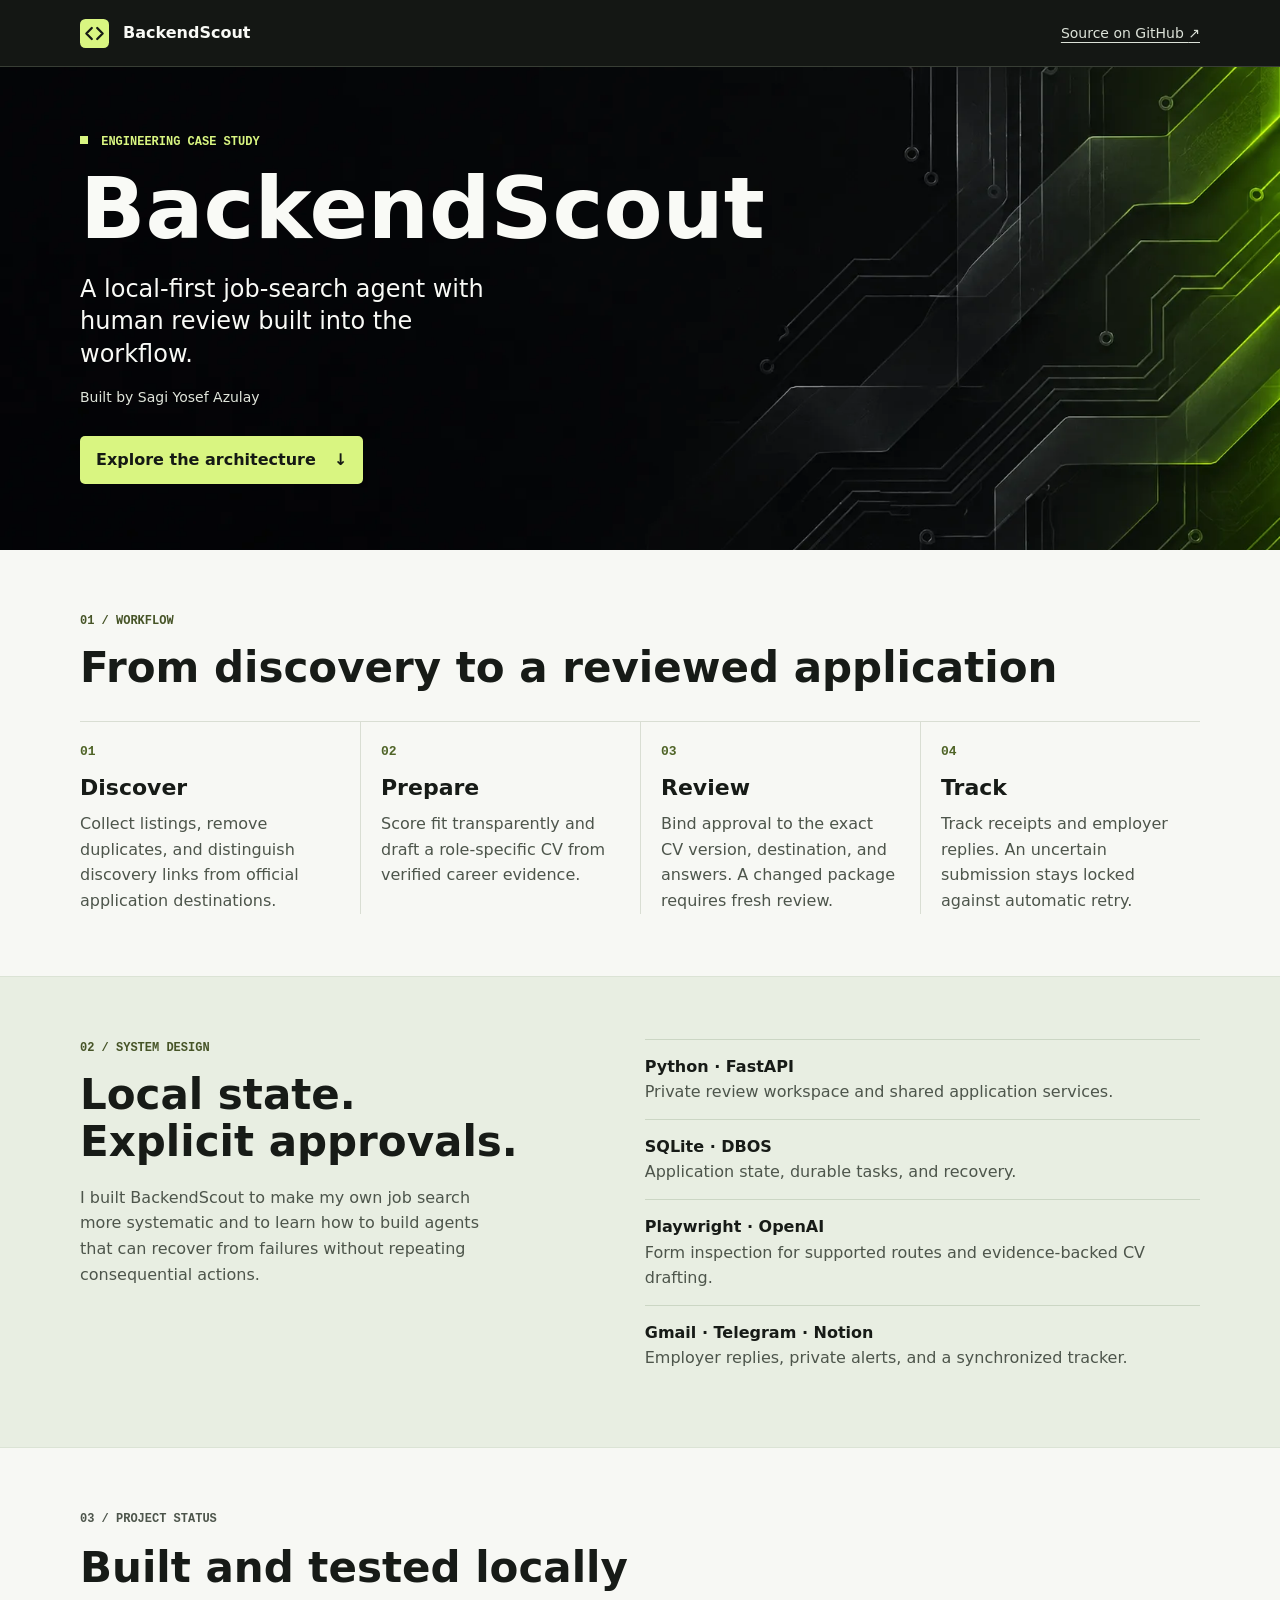
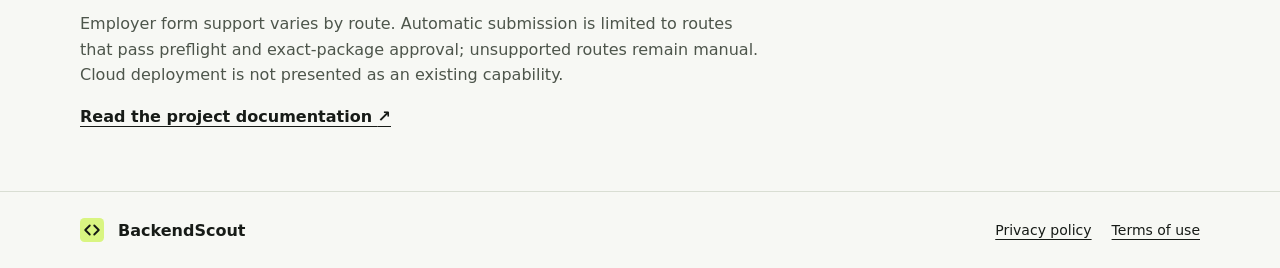
==== index.html @ abcea681 "Publish BackendScout case study and policy pages" ====
<!doctype html>
<html lang="en">
<head>
<meta charset="utf-8">
<meta name="viewport" content="width=device-width, initial-scale=1">
<meta name="description" content="BackendScout is Sagi Yosef Azulay’s local-first job-search agent, built around human review and durable workflows.">
<meta name="theme-color" content="#141714">
<title>BackendScout | Engineering Case Study</title>
<link rel="icon" href="mark.svg" type="image/svg+xml">
<link rel="stylesheet" href="style.css">
</head>
<body>
<header class="top"><nav class="wrap" aria-label="Main navigation"><a class="brand" href="./"><img src="mark.svg" alt="" width="29" height="29">BackendScout</a><a class="source" href="https://github.com/sagir567/BackendScout">Source on GitHub <span aria-hidden="true">↗</span></a></nav></header>
<main>
<section class="hero">
  <div class="wrap">
    <p class="eyebrow"><span class="signal"></span> ENGINEERING CASE STUDY</p>
    <h1>BackendScout</h1>
    <p class="lede">A local-first job-search agent with human review built into the workflow.</p>
    <p class="byline">Built by Sagi Yosef Azulay</p>
    <a class="cta" href="#architecture">Explore the architecture <span aria-hidden="true">↓</span></a>
  </div>
</section>
<section class="wrap section" id="architecture">
  <p class="eyebrow">01 / WORKFLOW</p>
  <h2>From discovery to a reviewed application</h2>
  <ol class="steps">
    <li><span>01</span><h3>Discover</h3><p>Collect listings, remove duplicates, and distinguish discovery links from official application destinations.</p></li>
    <li><span>02</span><h3>Prepare</h3><p>Score fit transparently and draft a role-specific CV from verified career evidence.</p></li>
    <li><span>03</span><h3>Review</h3><p>Bind approval to the exact CV version, destination, and answers. A changed package requires fresh review.</p></li>
    <li><span>04</span><h3>Track</h3><p>Track receipts and employer replies. An uncertain submission stays locked against automatic retry.</p></li>
  </ol>
</section>
<section class="system">
  <div class="wrap section system-grid">
    <div><p class="eyebrow">02 / SYSTEM DESIGN</p><h2>Local state.<br>Explicit approvals.</h2><p>I built BackendScout to make my own job search more systematic and to learn how to build agents that can recover from failures without repeating consequential actions.</p></div>
    <dl>
      <div><dt>Python · FastAPI</dt><dd>Private review workspace and shared application services.</dd></div>
      <div><dt>SQLite · DBOS</dt><dd>Application state, durable tasks, and recovery.</dd></div>
      <div><dt>Playwright · OpenAI</dt><dd>Form inspection for supported routes and evidence-backed CV drafting.</dd></div>
      <div><dt>Gmail · Telegram · Notion</dt><dd>Employer replies, private alerts, and a synchronized tracker.</dd></div>
    </dl>
  </div>
</section>
<section class="wrap section status"><p class="eyebrow">03 / PROJECT STATUS</p><h2>Built and tested locally</h2><p>Employer form support varies by route. Automatic submission is limited to routes that pass preflight and exact-package approval; unsupported routes remain manual. Cloud deployment is not presented as an existing capability.</p><a href="https://github.com/sagir567/BackendScout">Read the project documentation <span aria-hidden="true">↗</span></a></section>
</main>
<footer><div class="wrap foot"><a class="brand" href="./"><img src="mark.svg" alt="" width="24" height="24">BackendScout</a><nav aria-label="Site policies"><a href="privacy.html">Privacy policy</a><a href="terms.html">Terms of use</a></nav></div></footer>
</body>
</html>
---- style.css ----
:root{color-scheme:light;--ink:#171b17;--muted:#4d554b;--paper:#f7f8f4;--line:#d9ded3;--lime:#d9f581;--dark:#141714}
*{box-sizing:border-box}
body{margin:0;background:var(--paper);color:var(--ink);font:16px/1.6 system-ui,-apple-system,sans-serif}
a{color:inherit;text-underline-offset:4px}
a:focus-visible{outline:3px solid #68812d;outline-offset:5px}
.wrap{width:min(1120px,calc(100% - 56px));margin-inline:auto}
.top{background:var(--dark);color:#f9faf6;border-bottom:1px solid #383e35}
.top nav,.foot,.foot nav,.brand{display:flex;align-items:center;gap:14px}
.top nav,.foot{justify-content:space-between;min-height:66px}
.brand{font-weight:750;text-decoration:none}
.source{font-size:14px;color:#dce2d8}
.hero{color:#f9faf6;background:#141714 url('hero.webp') center right/cover no-repeat;min-height:450px;display:flex;align-items:center}
.hero .wrap{padding-block:66px}
.eyebrow{font:700 12px/1.5 ui-monospace,SFMono-Regular,monospace;color:#465427;margin:0 0 14px}
.hero .eyebrow{color:var(--lime)}
.signal{display:inline-block;width:8px;height:8px;background:var(--lime);margin-right:6px;vertical-align:1px}
h1,h2,h3,p{margin-top:0}
h1{font-size:86px;line-height:1.02;margin-bottom:20px}
h2{font-size:42px;line-height:1.12;margin-bottom:20px}
h3{font-size:22px;line-height:1.2;margin-bottom:10px}
.lede{max-width:440px;font-size:24px;line-height:1.35;margin-bottom:16px}
.byline{font-size:14px;color:#e0e5db;margin-bottom:28px}
.cta{display:inline-flex;gap:18px;align-items:center;background:var(--lime);color:#151914;border-radius:5px;padding:11px 16px;text-decoration:none;font-weight:730}
.cta:hover{background:#efffbf}
.section{padding-block:62px}
.steps{display:grid;grid-template-columns:repeat(4,minmax(0,1fr));list-style:none;margin:30px 0 0;padding:0;border-top:1px solid var(--line)}
.steps li{padding:22px 20px 0;border-left:1px solid var(--line)}
.steps li:first-child{padding-left:0;border-left:none}
.steps span{display:block;margin-bottom:16px;font:700 13px ui-monospace,SFMono-Regular,monospace;color:#4f6427}
.steps p,.system p:not(.eyebrow),dd,.status p{color:var(--muted);margin-bottom:0}
.system{background:#e8eee2;border-block:1px solid #dbe3d5}
.system-grid{display:grid;grid-template-columns:1fr 1.1fr;gap:60px}
.system-grid p{max-width:430px}
dl{margin:0}
dl div{padding:14px 0;border-top:1px solid #cbd6c4}
dt{font-weight:750}
dd{margin-inline-start:0}
.status p{max-width:690px;margin-bottom:16px}
.status a{font-weight:700}
footer{border-top:1px solid var(--line)}
.foot{min-height:76px;flex-wrap:wrap;padding-block:16px}
.foot nav{gap:20px;flex-wrap:wrap;font-size:14px}
.policy{max-width:780px;padding-block:64px}
.policy h1{font-size:60px}
.policy h2{font-size:25px;margin:32px 0 10px}
.policy p:not(.eyebrow){color:var(--muted)}
@media(max-width:850px){h1{font-size:68px}.steps{grid-template-columns:repeat(2,minmax(0,1fr))}.steps li{border-left:0;padding:20px 20px 14px 0;border-bottom:1px solid var(--line)}.system-grid{gap:30px}}
@media(max-width:570px){.wrap{width:calc(100% - 36px)}.hero{min-height:390px;background-position:center left}.hero .wrap{padding-block:54px}h1{font-size:48px}h2{font-size:32px}.lede{font-size:20px}.section,.policy{padding-block:44px}.system-grid{grid-template-columns:1fr}.steps{margin-top:22px}.steps li{padding-right:12px}.policy h1{font-size:45px}}
@media(max-width:340px){h1{font-size:40px}.source{font-size:12px}.top .brand{gap:7px}.steps{grid-template-columns:1fr}}
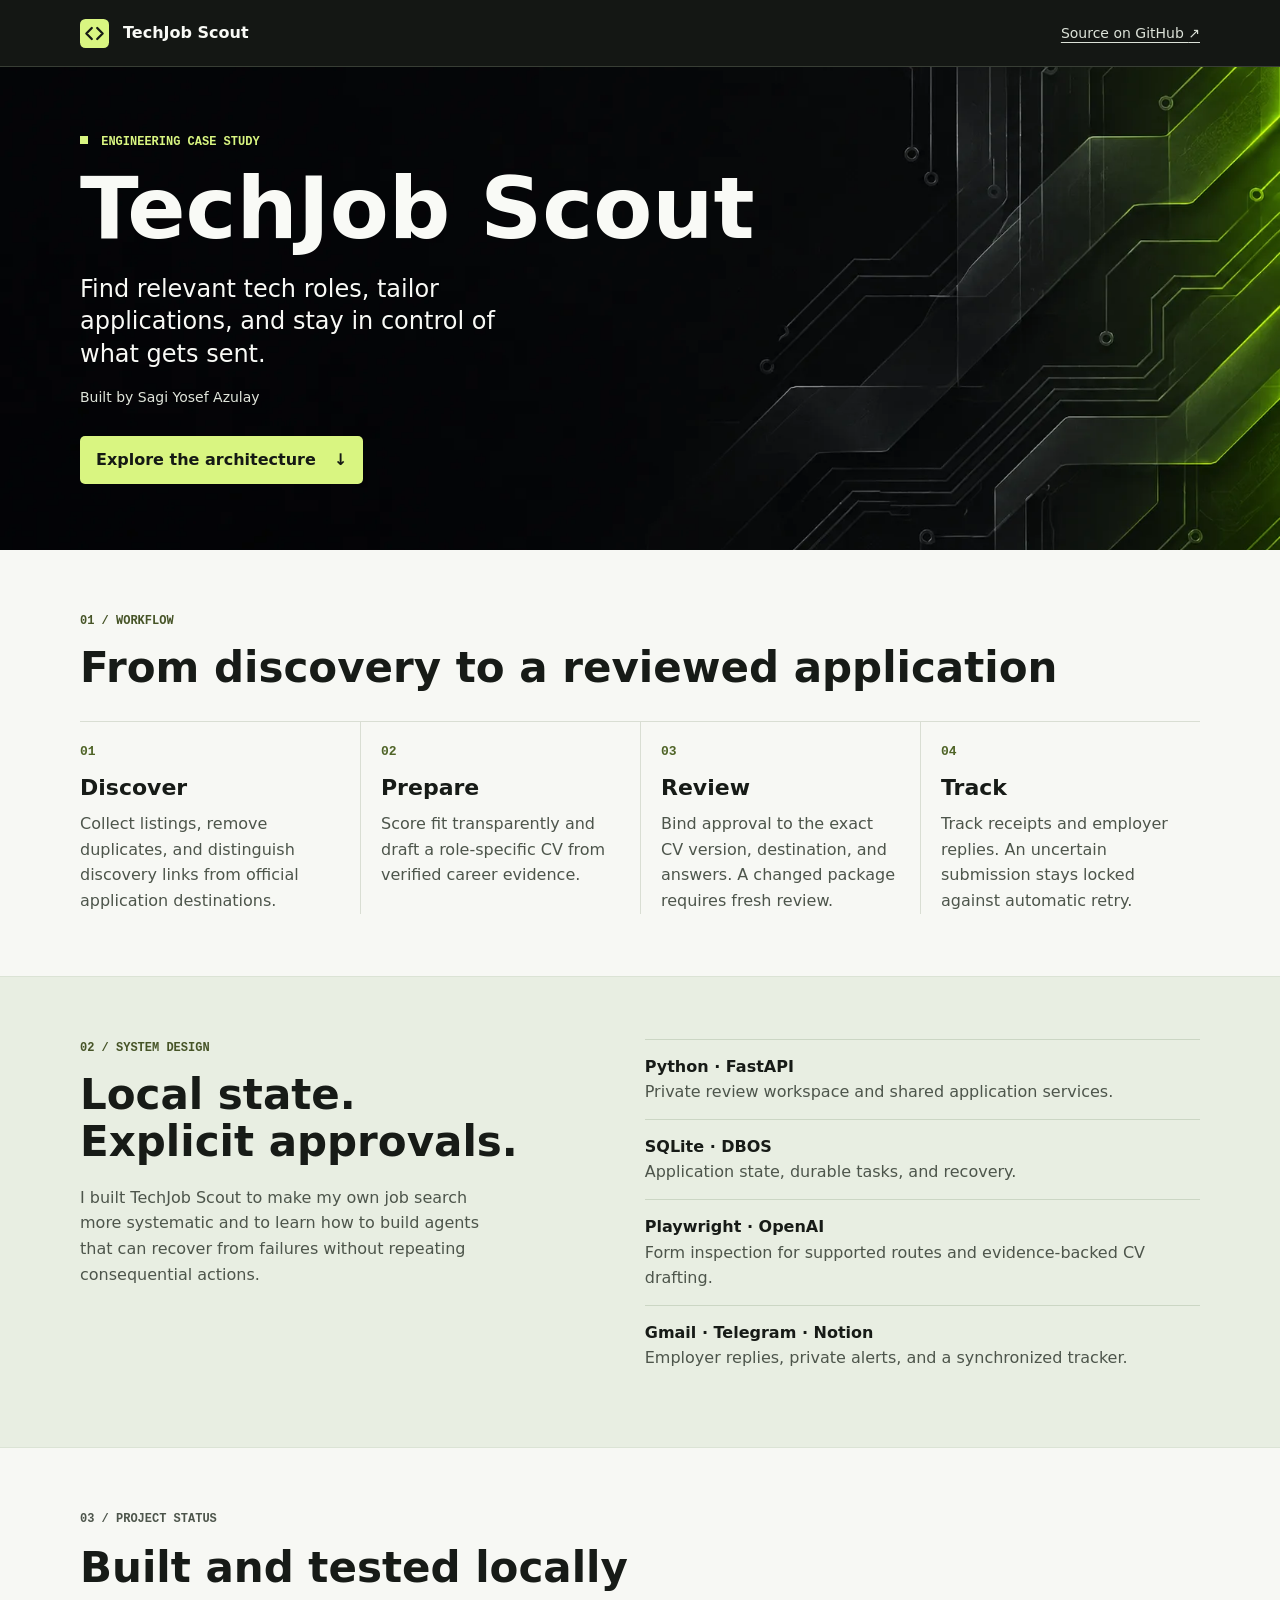
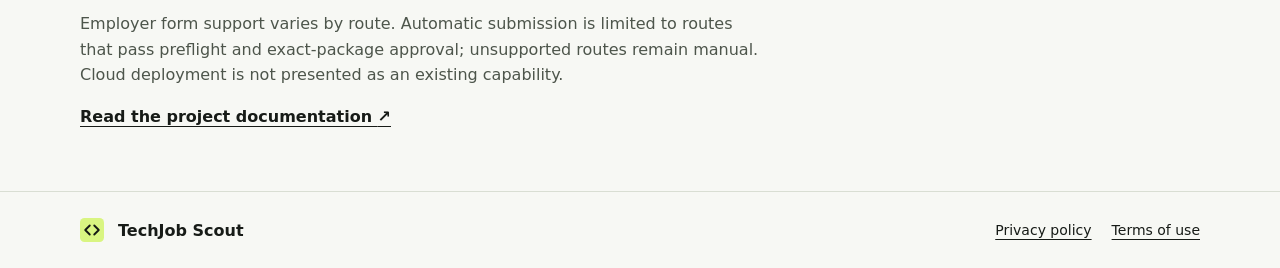
==== commit 6ae35965: "Rebrand the public case study as TechJob Scout" ====
--- a/index.html
+++ b/index.html
@@ -3,20 +3,20 @@
 <head>
 <meta charset="utf-8">
 <meta name="viewport" content="width=device-width, initial-scale=1">
-<meta name="description" content="BackendScout is Sagi Yosef Azulay’s local-first job-search agent, built around human review and durable workflows.">
+<meta name="description" content="TechJob Scout is Sagi Yosef Azulay’s local-first job-search agent, built around human review and durable workflows.">
 <meta name="theme-color" content="#141714">
-<title>BackendScout | Engineering Case Study</title>
+<title>TechJob Scout | Engineering Case Study</title>
 <link rel="icon" href="mark.svg" type="image/svg+xml">
 <link rel="stylesheet" href="style.css">
 </head>
 <body>
-<header class="top"><nav class="wrap" aria-label="Main navigation"><a class="brand" href="./"><img src="mark.svg" alt="" width="29" height="29">BackendScout</a><a class="source" href="https://github.com/sagir567/BackendScout">Source on GitHub <span aria-hidden="true">↗</span></a></nav></header>
+<header class="top"><nav class="wrap" aria-label="Main navigation"><a class="brand" href="./"><img src="mark.svg" alt="" width="29" height="29">TechJob Scout</a><a class="source" href="https://github.com/sagir567/BackendScout">Source on GitHub <span aria-hidden="true">↗</span></a></nav></header>
 <main>
 <section class="hero">
   <div class="wrap">
     <p class="eyebrow"><span class="signal"></span> ENGINEERING CASE STUDY</p>
-    <h1>BackendScout</h1>
-    <p class="lede">A local-first job-search agent with human review built into the workflow.</p>
+    <h1>TechJob Scout</h1>
+    <p class="lede">Find relevant tech roles, tailor applications, and stay in control of what gets sent.</p>
     <p class="byline">Built by Sagi Yosef Azulay</p>
     <a class="cta" href="#architecture">Explore the architecture <span aria-hidden="true">↓</span></a>
   </div>
@@ -33,7 +33,7 @@
 </section>
 <section class="system">
   <div class="wrap section system-grid">
-    <div><p class="eyebrow">02 / SYSTEM DESIGN</p><h2>Local state.<br>Explicit approvals.</h2><p>I built BackendScout to make my own job search more systematic and to learn how to build agents that can recover from failures without repeating consequential actions.</p></div>
+    <div><p class="eyebrow">02 / SYSTEM DESIGN</p><h2>Local state.<br>Explicit approvals.</h2><p>I built TechJob Scout to make my own job search more systematic and to learn how to build agents that can recover from failures without repeating consequential actions.</p></div>
     <dl>
       <div><dt>Python · FastAPI</dt><dd>Private review workspace and shared application services.</dd></div>
       <div><dt>SQLite · DBOS</dt><dd>Application state, durable tasks, and recovery.</dd></div>
@@ -44,6 +44,6 @@
 </section>
 <section class="wrap section status"><p class="eyebrow">03 / PROJECT STATUS</p><h2>Built and tested locally</h2><p>Employer form support varies by route. Automatic submission is limited to routes that pass preflight and exact-package approval; unsupported routes remain manual. Cloud deployment is not presented as an existing capability.</p><a href="https://github.com/sagir567/BackendScout">Read the project documentation <span aria-hidden="true">↗</span></a></section>
 </main>
-<footer><div class="wrap foot"><a class="brand" href="./"><img src="mark.svg" alt="" width="24" height="24">BackendScout</a><nav aria-label="Site policies"><a href="privacy.html">Privacy policy</a><a href="terms.html">Terms of use</a></nav></div></footer>
+<footer><div class="wrap foot"><a class="brand" href="./"><img src="mark.svg" alt="" width="24" height="24">TechJob Scout</a><nav aria-label="Site policies"><a href="privacy.html">Privacy policy</a><a href="terms.html">Terms of use</a></nav></div></footer>
 </body>
 </html>
